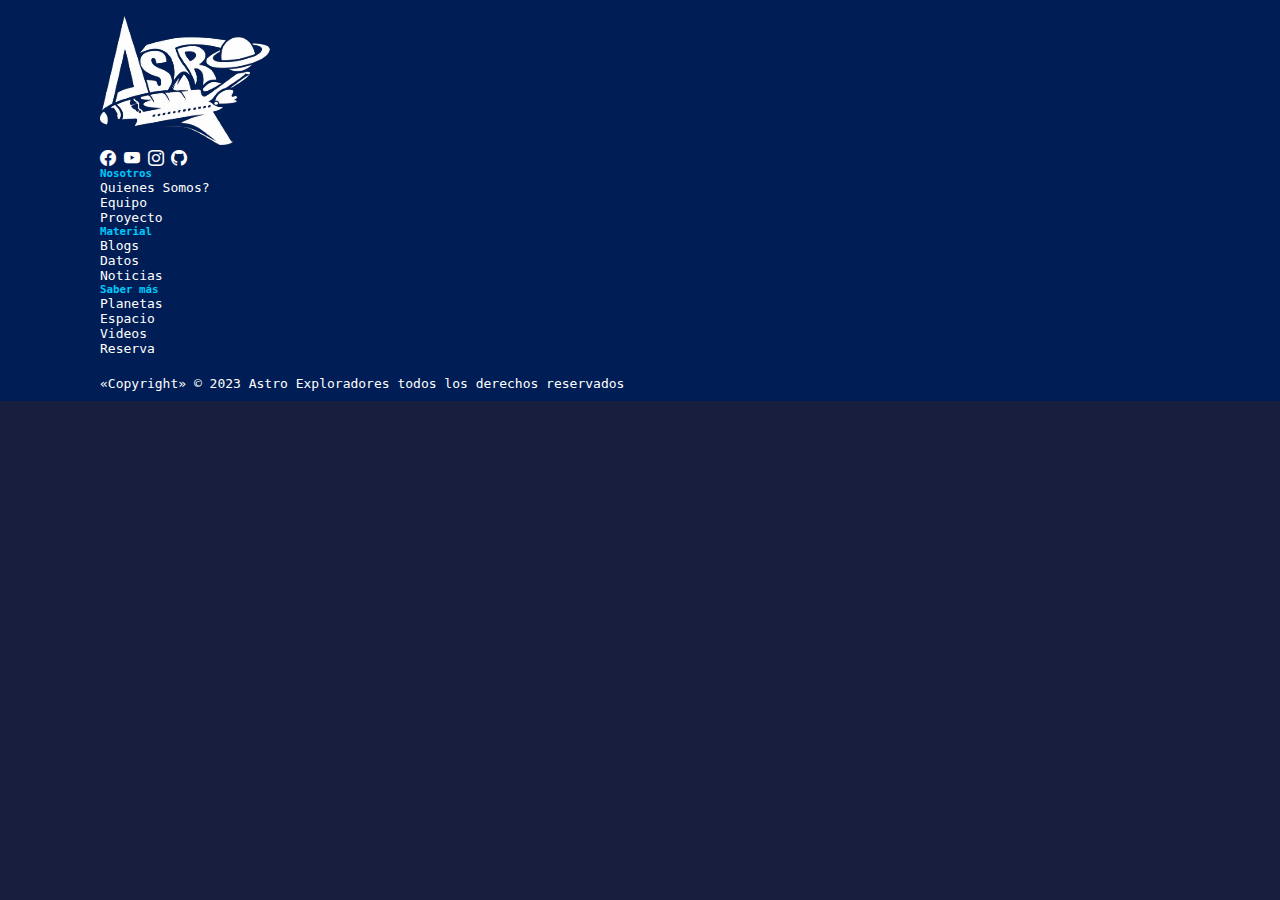
==== pages/about.html @ 5df1b7dd "cambio de aspecto responsive y modificacion de juego" ====
<!DOCTYPE html>
<html lang="en">

<head>
    <meta charset="UTF-8">
    <meta http-equiv="X-UA-Compatible" content="IE=edge">
    <meta name="viewport" content="width=device-width, initial-scale=1.0">
    <link rel="stylesheet" href="https://cdn.jsdelivr.net/npm/bootstrap-icons@1.11.1/font/bootstrap-icons.css">
    <link rel="stylesheet" type="text/css" href="../public/css/styles.css">
    <link rel="stylesheet" href="../public/css/hero-section.css">
    <title>About</title>
    <style>
    </style>
</head>

<body>
    <section class="video-section mobile">
        <div class="hero-section">
            <header class="">
                <div class="reserve">
                    <span>No te pierdas las próximas ofertas en vuelos -></span>
                    <a href="#" class="link-reserva">Haz tu Reserva</a>
                </div>
                <nav class="navigation">
                    <a href="#" class="logo"><img src="public/img/logo.png" alt="" width="auto"></a>
                    <ul>
                        <li><a href="index.html" class="home-links">Inicio</a></li>
                        <li><a href="./pages/about.html" class="home-links">Nosotros</a></li>
                        <li><a href="#" class="home-links">Espacio</a></li>
                        <li><a href="#" class="home-links">Blog</a></li>
                    </ul>
                </nav>
            </header>
            <h1>👋 Hola querido explorador del espacio</h1>
            <p>Bienvenido a nuestra web <span style="color: #18b8e0; font-weight: bold;">Astro Exploradores</span>,
                donde podras reservar un viaje al espacio. ¿Te gustaria ser parte de esta aventura? explore ahora tu
                proximo destino.</p>
            <a href="#destination" class="link-game">Explorar Ahora</a>
        </div>
    </section>
    <section>

    </section>
    <footer>
        <div class="footer-container d-flex">
            <div class="box-foot d-flex flex-column gap-4">
                <img src="../public/img/logo.png" alt="">
                <div class="socials d-flex align-items-center gap-2 justify-content-center">
                    <a href="#" class="link-socials text-decoration-none color-white" style="color: #fff;"><i
                            class="bi bi-facebook"></i></a>
                    <a href="#" class="link-socials text-decoration-none color-white" style="color: #fff;"><i
                            class="bi bi-youtube"></i></a>
                    <a href="#" class="link-socials text-decoration-none color-white" style="color: #fff;"><i
                            class="bi bi-instagram"></i></a>
                    <a href="" class="link-socials text-decoration-none color-white" style="color: #fff;"><i
                            class="bi bi-github"></i></a>
                </div>
            </div>
            <div class="w-100 footer-nav d-flex justify-content-between">
                <div class="footer-group">
                    <h5>Nosotros</h5>
                    <ul class="m-0 p-0">
                        <li><a href="">Quienes Somos?</a></li>
                        <li><a href="">Equipo</a></li>
                        <li><a href="">Proyecto</a></li>
                    </ul>
                </div>
                <div class="footer-group">
                    <h5>Material</h5>
                    <ul class="m-0 p-0">
                        <li><a href="">Blogs</a></li>
                        <li><a href="">Datos</a></li>
                        <li><a href="">Noticias</a></li>
                    </ul>
                </div>
                <div class="footer-group">
                    <h5>Saber más</h5>
                    <ul class="m-0 p-0">
                        <li><a href="">Planetas</a></li>
                        <li><a href="">Espacio</a></li>
                        <li><a href="">Videos</a></li>
                        <li><a href="">Reserva</a></li>
                    </ul>
                </div>

            </div>
        </div>
        <p class="text-center mt-4">«Copyright» © 2023 Astro Exploradores todos los derechos reservados</p>
    </footer>
    <script src="../public/js/hero-section.js"></script>
</body>

</html>
---- public/css/styles.css ----
* {
    margin: 0;
    padding: 0;
    box-sizing: border-box;
}

:root {
    --font-family: monospace;
    --primary-color: #fff;
    --secondary-color: #18b8e0;
}

html {
    scroll-behavior: smooth;
}

body {
    background: #181e3d;
    font-family: var(--font-family);
    color: var(--primary-color);
}

.video-section {
    background: transparent;
    width: 100%;
    height: 100vh;
    padding: 0 6.25rem;
    display: flex;
    flex-direction: column;
    align-items: center;
}

.video-section video {
    position: absolute;
    top: 0;
    left: 0;
    width: 100%;
    height: 100%;
    object-fit: cover;
    z-index: -1;
}

.video-section header {
    width: 100%;
    margin-bottom: 130px;
    top: 0;

}

.video-section header .reserve {
    background: #18b8e05b;
    display: flex;
    justify-content: end;
    align-items: center;
    gap: 1.875rem;
    margin-bottom: 5px;
}

.video-section header .reserve .link-reserva {
    background: #cc7a00;
    padding: 5px 20px;
    color: #fff;
}

.video-section header .reserve .link-reserva:hover {
    opacity: .8;
}

.video-section header nav {
    width: 100%;
    display: flex;
    justify-content: space-between;
    align-items: center;
}

.video-section header nav .logo {
    border-radius: 20px;
    padding: 0;
    overflow: hidden;
}

.video-section header nav .logo img {
    width: 90px;
}

.video-section header nav ul {
    list-style: none;
    padding: 0;
    display: flex;
    gap: 20px;
}

.video-section header nav ul li .home-links {
    text-decoration: none;
    font-size: 20px;
    color: var(--primary-color);
    font-weight: bold;
}

.video-section header nav ul li .home-links:hover {
    color: #18b8e0;
}

.video-section h1 {
    color: #dfdfdf;
    font-size: 55px;
    /* margin: 130px 0 40px 0; */
    text-align: center;
    font-weight: bold;
}

.video-section p {
    font-size: 35px;
    text-align: center;
    margin: 0;
    line-height: 35px;
}

.video-section .link-game {
    text-decoration: none;
    background: #0b7e9b;
    border-radius: 15px;
    padding: 10px 30px;
    font-weight: bold;
    margin-top: 2.125rem;
    font-size: 20px;
    color: #dbdbdb;
    transition: .3s ease-in-out;
}

.video-section .link-game:hover {
    opacity: .8;
}
.video-section.mobile {
    display: none; /* Ocultar la sección de video en móvil */
}
.destino-section {
    width: 100%;
    background: #0b7e9b;
}

.destino-section h2 {
    font-size: 30px;
    font-weight: bold;
    text-align: center;
}

.game-section {
    overflow: hidden;
    width: 100%;
    height: auto;
    padding: 1.475rem 6.25rem;
    margin-bottom: 50px;
}

.game-section .bubbles {
    position: relative;
    display: flex;
    z-index: -1;
}

.game-section .bubbles span {
    position: relative;
    width: 20px;
    height: 20px;
    background: #4fc2dc70;
    margin: 0 4px;
    border-radius: 50%;
    box-shadow: 0 0 0 10px #4fc2dc25,
        0 0 50px #4fc2dc59,
        0 0 100px #4fc2dc91;
    animation: animate 15s linear infinite;
    animation-duration: calc(125s/ var(--i));
}

.game-section .bubbles span:nth-child(even) {
    background: #ff2d7673;
    box-shadow: 0 0 0 10px #ff2d7623,
        0 0 50px #ff2d7652,
        0 0 100px #ff2d764d;
}

@keyframes animate {
    0% {
        transform: translateY(100vh) scale(0);
    }

    100% {
        transform: translateY(-10vh) scale(1);
    }
}

.section-game {
    padding: 30px 100px;
    display: flex;
    flex-direction: column;
    align-items: center;
}

.section-game .ArrowFloat {
    display: flex;
    justify-content: center;
    align-items: center;
    margin-top: -50px;
    margin-bottom: 100px;
    position: relative;
    width: 50px;
    height: 50px;
    background: #18b8e0;
    box-shadow: 0 0 0 10px #4fc3dc44,
        0 0 50px #4fc3dc,
        0 0 100px #4fc3dc;
    border-radius: 50%;
    animation: floatin 1s infinite ease-in-out;
}

.section-game .ArrowFloat i {
    color: var(--primary-color);
    font-size: 30px;
}

@keyframes floatin {

    0%,
    100% {
        transform: translateY(0);
        /* Comienza y termina en la posición inicial */
    }

    50% {
        transform: translateY(10px);
        /* Sube 10 píxeles en el punto medio de la animación */
    }
}

.container {
    display: flex;
    justify-content: center;
}

#my_canvas {
    background: #181e3d;
    border-radius: 10px;
    display: flex;
    flex-direction: column;
    justify-content: center;
}

.barra {
    width: 300px;
    height: 100px;
    background: #18b8e0;
    color: var(--primary-color);
    font-size: 20px;
    border-radius: 15px;
    padding: 20px;
}

.boton {
    background: #18b8e0;
    padding: 10px 20px;
    border-radius: 16px;
    border: none;
    transition: .3s ease;
}

.boton:hover {
    opacity: .8;
    box-shadow: 0 0 3px 5px #f713ff5d;
}
footer {
    width: 100%;
    background: #001e55;
    padding: 10px 100px;
}
footer .footer-container {
    gap: 150px;
    margin-bottom: 20px;
}
footer .footer-container .box-foot .socials .link-socials i:hover {
    color: #18b8e0;
}
footer .footer-container .footer-nav .footer-group h5 {
    color: #00c8fa;
    font-weight: bold;
}
footer .footer-container .footer-nav .footer-group ul{
    list-style: none;
    color: #fff;
}
footer .footer-container .footer-nav .footer-group ul li a{
    text-decoration: none;
    color: #fff;
}
footer .footer-container .footer-nav .footer-group ul li a:hover{

    text-decoration: none;
    color: #18b8e0;
    text-decoration: underline;
}
@media screen and (max-width: 1200px) {
    .video-section h1 {
        font-size: 60px;
    }

    .video-section p {
        font-size: 30px;
    }
}


@media (max-width: 768px) {
    body {
        width: 100%;
        font-size: 15px;
    }
    /* Cambia el punto de quiebre (768px) según tus necesidades */
    .video-section.desktop {
        display: none; /* Ocultar la sección de video en móvil */
    }
    .video-section.mobile {
        display: block; /* Mostrar la sección de móvil en pantallas pequeñas */
        padding: 0 50px;
    }

    .video-section .hero-section header {
        width: 100%;
        margin-bottom: 50px;
    }
    .video-section .hero-section header .reserve{
        flex-direction: column;
        gap: 0;
    }
    .video-section .hero-section header .navigation ul{
        display: none;
    }
    .video-section .hero-section h1 {
        font-size: 30px;
    }
    .video-section .hero-section p {
        font-size: 20px;
    }
    .video-section .hero-section .link-game {
        font-size: 15px;
    }
    .destination-section {
        background: #00c8fa;
    }
    .destination-section .destination-mobile {
        flex-direction: column;
    }
    .game-section {
        overflow: hidden;
        width: 100%;
        height: auto;
        padding: 1.475rem 3.25rem;
        margin-bottom: 50px;
    } 
    .nextOf-mobile {
        flex-direction: column;
    }
    footer {
        padding: 0 50px;
    }
    footer .footer-container {
        flex-direction: column;
        gap: 3.125rem;
    }
    footer .footer-container .footer-nav {
        flex-wrap: wrap;
    }
}

/* @media screen and (max-width: 500px) {
    .video-section {
        height: auto;
    }

    .video-section header {
        background: #998181;
    }

    .video-section header nav {
        display: none;
    }

    .video-section header .reserve {
        background: #2bdf14;
        flex-direction: column;
        align-items: center;
        gap: .3125rem;
    }

    .video-section h1 {
        font-size: 40px;
    }

    .video-section p {
        font-size: 20px;
    }
} */
---- public/css/hero-section.css ----
.link-game {
  z-index: 10;
}

.hero-section {
  position: relative;
  width: 100%;
  height: 100vh;
  background-color: #181e3d;
  overflow: hidden;
  display: flex;
  justify-content: flex-start;
  align-items: center;
  flex-direction: column;
}

.hero-section header {
  z-index: 10;
}

.hero-section .text-game {
  width: 60%;
  z-index: 10;
}

.hero-section .title-game {
  z-index: 10;
}

.hero-section i {
  position: absolute;
  background: rgba(36, 208, 235, 0.5);
  animation: animateStars linear 5s infinite; /* Aumenté la duración a 5 segundos */
  clip-path: polygon(
    50% 0%,
    61% 35%,
    98% 35%,
    68% 57%,
    79% 91%,
    50% 70%,
    21% 91%,
    32% 57%,
    2% 35%,
    39% 35%
  );
}

@keyframes animateStars {
  0% {
    transform: translateY(-100vh);
  }
  100% {
    transform: translateY(200vh);
  }
}

.hero-section .hero-rocket {
  position: relative;
  animation: animate-hero-section 2s ease infinite; /* Aumenté la duración a 2 segundos */
  z-index: 10;
  margin-top: 30px;
}

.hero-section img {
  width: 200px;
}

@keyframes animate-hero-section {
  0% {
    transform: translateY(-2px);
  }

  50% {
    transform: translateY(2px);
  }
}
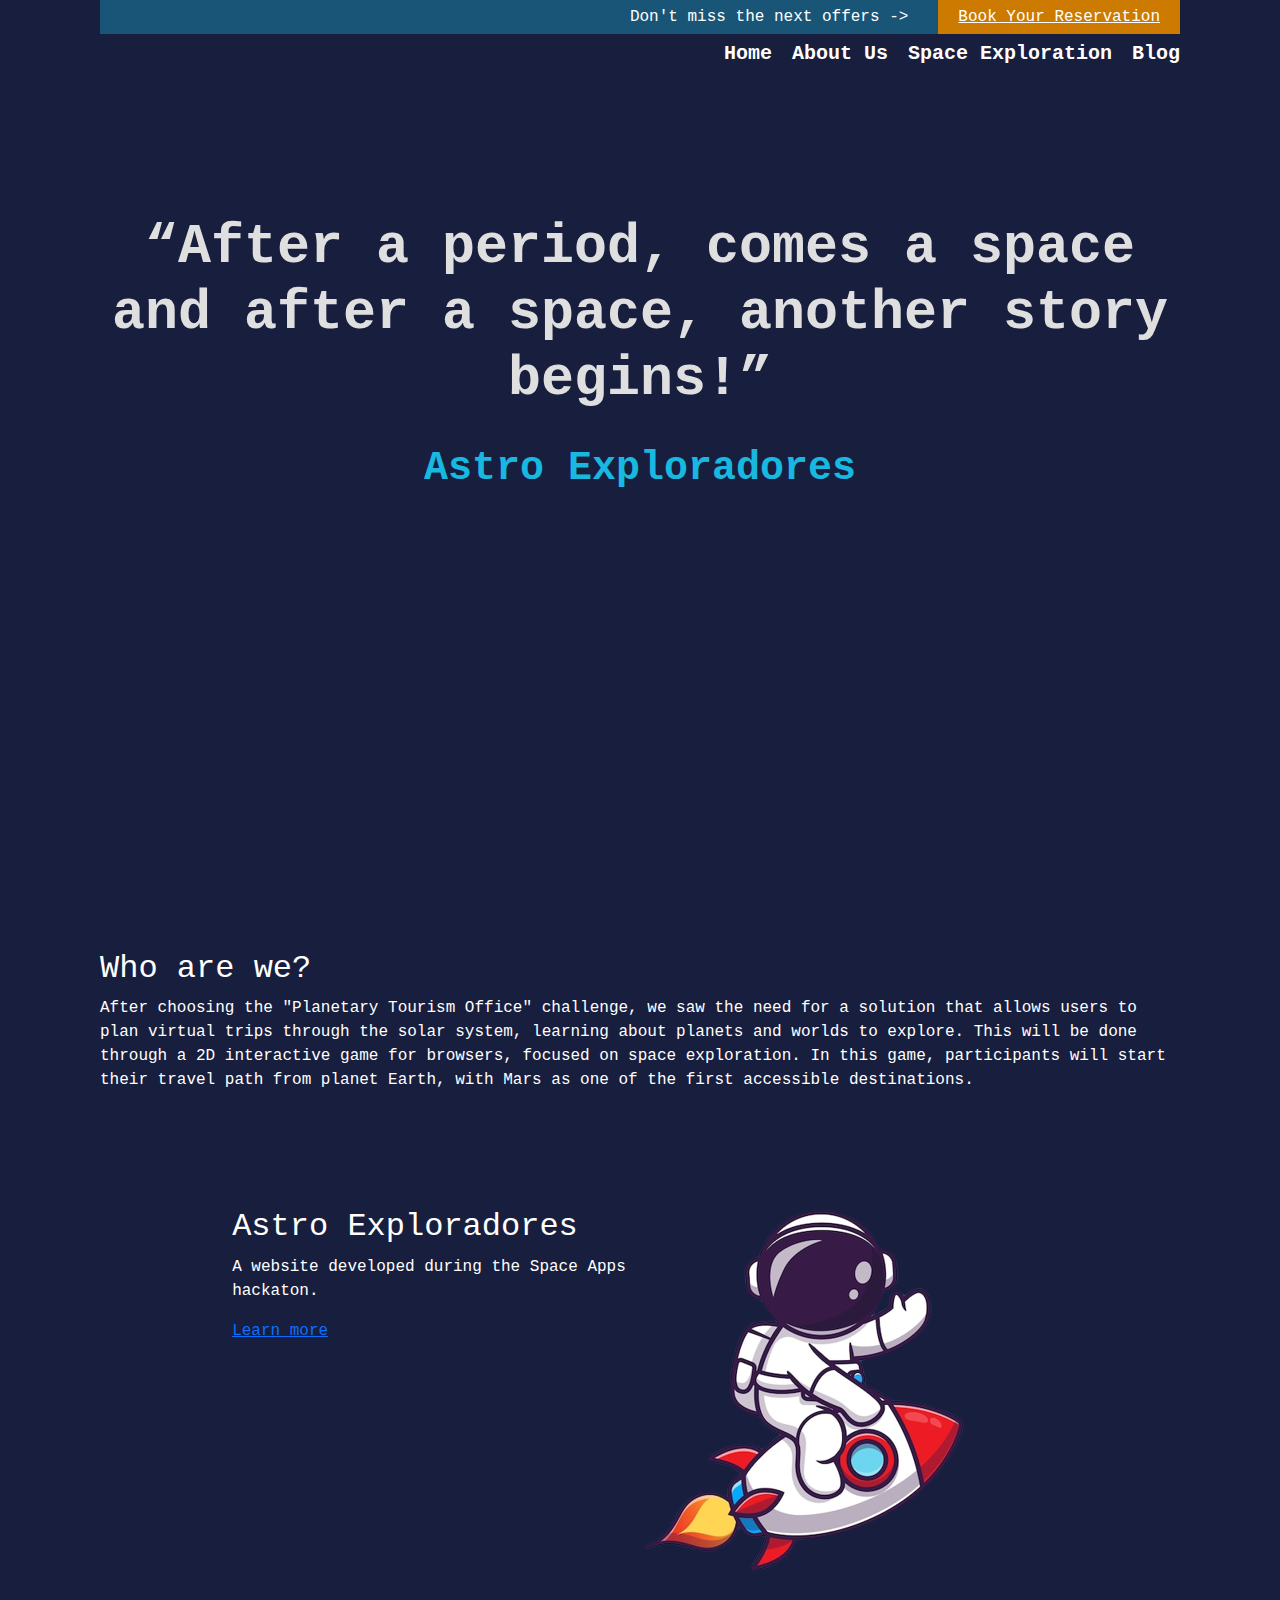
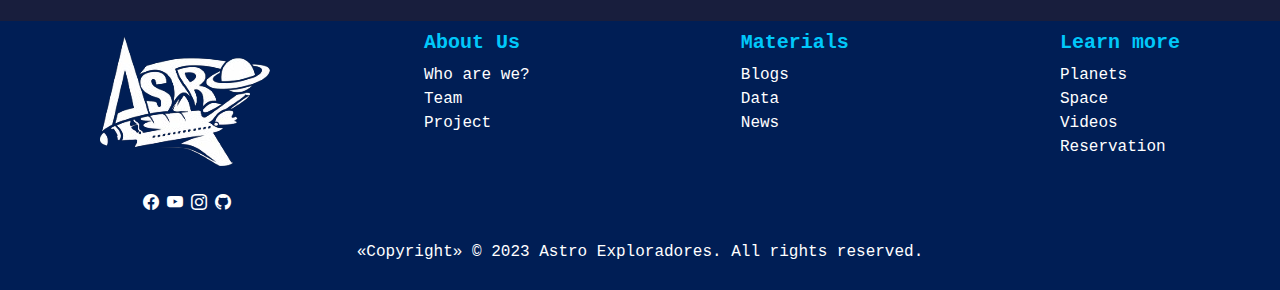
==== commit d0425760: "cambio de lenguaje de pagian" ====
--- a/pages/about.html
+++ b/pages/about.html
@@ -1,93 +1,186 @@
+
 <!DOCTYPE html>
 <html lang="en">
+  <head>
+    <meta charset="UTF-8" />
+    <meta http-equiv="X-UA-Compatible" content="IE=edge" />
+    <meta name="viewport" content="width=device-width, initial-scale=1.0" />
+    <link
+      rel="stylesheet"
+      href="https://cdn.jsdelivr.net/npm/bootstrap@5.3.2/dist/css/bootstrap.min.css"
+    />
+    <link
+      rel="stylesheet"
+      href="https://cdn.jsdelivr.net/npm/bootstrap-icons@1.11.1/font/bootstrap-icons.css"
+    />
+    <link rel="stylesheet" type="text/css" href="../public/css/styles.css" />
+    <link rel="stylesheet" href="../public/css/hero-section.css" />
+    <title>About</title>
+    <style></style>
+  </head>
 
-<head>
-    <meta charset="UTF-8">
-    <meta http-equiv="X-UA-Compatible" content="IE=edge">
-    <meta name="viewport" content="width=device-width, initial-scale=1.0">
-    <link rel="stylesheet" href="https://cdn.jsdelivr.net/npm/bootstrap-icons@1.11.1/font/bootstrap-icons.css">
-    <link rel="stylesheet" type="text/css" href="../public/css/styles.css">
-    <link rel="stylesheet" href="../public/css/hero-section.css">
-    <title>About</title>
-    <style>
-    </style>
-</head>
-
-<body>
+  <body>
+    <section class="video-section desktop">
+      <header class="">
+        <div class="reserve">
+          <span>Don't miss the next offers -></span>
+          <a href="#" class="link-reserva">Book Your Reservation</a>
+        </div>
+        <nav class="navigation">
+          <a href="#" class="logo"
+            ><img src="public/img/logo.png" alt="" width="auto"
+          /></a>
+          <ul>
+            <li><a href="../index.html" class="home-links">Home</a></li>
+            <li><a href="./about.html" class="home-links">About Us</a></li>
+            <li>
+              <a href="./space.html" class="home-links">Space Exploration</a>
+            </li>
+            <li><a href="./blog.html" class="home-links">Blog</a></li>
+          </ul>
+        </nav>
+      </header>
+      <h1 class="text-center">
+        “After a period, comes a space and after a space, another story begins!”
+      </h1>
+      <h2 style="color: #18b8e0; font-weight: bold" class="fs-1 mt-4">
+        Astro Exploradores
+      </h2>
+    </section>
     <section class="video-section mobile">
-        <div class="hero-section">
-            <header class="">
-                <div class="reserve">
-                    <span>No te pierdas las próximas ofertas en vuelos -></span>
-                    <a href="#" class="link-reserva">Haz tu Reserva</a>
-                </div>
-                <nav class="navigation">
-                    <a href="#" class="logo"><img src="public/img/logo.png" alt="" width="auto"></a>
-                    <ul>
-                        <li><a href="index.html" class="home-links">Inicio</a></li>
-                        <li><a href="./pages/about.html" class="home-links">Nosotros</a></li>
-                        <li><a href="#" class="home-links">Espacio</a></li>
-                        <li><a href="#" class="home-links">Blog</a></li>
-                    </ul>
-                </nav>
-            </header>
-            <h1>👋 Hola querido explorador del espacio</h1>
-            <p>Bienvenido a nuestra web <span style="color: #18b8e0; font-weight: bold;">Astro Exploradores</span>,
-                donde podras reservar un viaje al espacio. ¿Te gustaria ser parte de esta aventura? explore ahora tu
-                proximo destino.</p>
-            <a href="#destination" class="link-game">Explorar Ahora</a>
+      <div class="hero-section">
+        <header class="">
+          <div class="reserve">
+            <span class="text-center"
+              >Don't miss the next flight offers -></span
+            >
+            <a href="#" class="link-reserva">Book Your Reservation</a>
+          </div>
+          <nav class="navigation">
+            <a href="#" class="logo"
+              ><img src="public/img/logo.png" alt="" width="auto"
+            /></a>
+            <ul>
+              <li><a href="../index.html" class="home-links">Home</a></li>
+              <li>
+                <a href="./pages/about.html" class="home-links">About Us</a>
+              </li>
+              <li><a href="#" class="home-links">Space</a></li>
+              <li><a href="#" class="home-links">Blog</a></li>
+            </ul>
+          </nav>
+        </header>
+        <h1 class="text-center">
+          “After a period, comes a space and after a space, another story
+          begins!”
+        </h1>
+        <h2 style="color: #18b8e0; font-weight: bold" class="fs-1 mt-4">
+          Astro Exploradores
+        </h2>
+      </div>
+    </section>
+    <section class="d-flex flex-column align-items-center">
+      <div class="w-100" style="padding: 0 100px; margin: 50px 0">
+        <div class="about">
+          <h2>Who are we?</h2>
+          <p>
+            After choosing the "Planetary Tourism Office" challenge, we saw the
+            need for a solution that allows users to plan virtual trips through
+            the solar system, learning about planets and worlds to explore. This
+            will be done through a 2D interactive game for browsers, focused on
+            space exploration. In this game, participants will start their
+            travel path from planet Earth, with Mars as one of the first
+            accessible destinations.
+          </p>
         </div>
-    </section>
-    <section>
-
+        <!-- <div class="about">
+          <h2>Mission</h2>
+          <p>Lorem ipsum...</p>
+        </div>
+        <div class="about">
+          <h2>Vision</h2>
+          <p>Lorem ipsum...</p>
+        </div> -->
+      </div>
+      <div
+        class="about-contact d-flex"
+        style="padding: 0 100px; margin: 50px 0"
+      >
+        <div class="contact w-50">
+          <h2>Astro Exploradores</h2>
+          <p>A website developed during the Space Apps hackaton.</p>
+          <a href="#" class="link-game">Learn more</a>
+        </div>
+        <div class="image">
+          <img src="../public/img/astro.png" alt="" />
+        </div>
+      </div>
     </section>
     <footer>
-        <div class="footer-container d-flex">
-            <div class="box-foot d-flex flex-column gap-4">
-                <img src="../public/img/logo.png" alt="">
-                <div class="socials d-flex align-items-center gap-2 justify-content-center">
-                    <a href="#" class="link-socials text-decoration-none color-white" style="color: #fff;"><i
-                            class="bi bi-facebook"></i></a>
-                    <a href="#" class="link-socials text-decoration-none color-white" style="color: #fff;"><i
-                            class="bi bi-youtube"></i></a>
-                    <a href="#" class="link-socials text-decoration-none color-white" style="color: #fff;"><i
-                            class="bi bi-instagram"></i></a>
-                    <a href="" class="link-socials text-decoration-none color-white" style="color: #fff;"><i
-                            class="bi bi-github"></i></a>
-                </div>
-            </div>
-            <div class="w-100 footer-nav d-flex justify-content-between">
-                <div class="footer-group">
-                    <h5>Nosotros</h5>
-                    <ul class="m-0 p-0">
-                        <li><a href="">Quienes Somos?</a></li>
-                        <li><a href="">Equipo</a></li>
-                        <li><a href="">Proyecto</a></li>
-                    </ul>
-                </div>
-                <div class="footer-group">
-                    <h5>Material</h5>
-                    <ul class="m-0 p-0">
-                        <li><a href="">Blogs</a></li>
-                        <li><a href="">Datos</a></li>
-                        <li><a href="">Noticias</a></li>
-                    </ul>
-                </div>
-                <div class="footer-group">
-                    <h5>Saber más</h5>
-                    <ul class="m-0 p-0">
-                        <li><a href="">Planetas</a></li>
-                        <li><a href="">Espacio</a></li>
-                        <li><a href="">Videos</a></li>
-                        <li><a href="">Reserva</a></li>
-                    </ul>
-                </div>
-
-            </div>
+      <div class="footer-container d-flex">
+        <div class="box-foot d-flex flex-column gap-4">
+          <img src="../public/img/logo.png" alt="" />
+          <div
+            class="socials d-flex align-items-center gap-2 justify-content-center"
+          >
+            <a
+              href="#"
+              class="link-socials text-decoration-none color-white"
+              style="color: #fff"
+              ><i class="bi bi-facebook"></i
+            ></a>
+            <a
+              href="#"
+              class="link-socials text-decoration-none color-white"
+              style="color: #fff"
+              ><i class="bi bi-youtube"></i
+            ></a>
+            <a
+              href="#"
+              class="link-socials text-decoration-none color-white"
+              style="color: #fff"
+              ><i class="bi bi-instagram"></i
+            ></a>
+            <a
+              href=""
+              class="link-socials text-decoration-none color-white"
+              style="color: #fff"
+              ><i class="bi bi-github"></i
+            ></a>
+          </div>
         </div>
-        <p class="text-center mt-4">«Copyright» © 2023 Astro Exploradores todos los derechos reservados</p>
+        <div class="w-100 footer-nav d-flex justify-content-between">
+          <div class="footer-group">
+            <h5>About Us</h5>
+            <ul class="m-0 p-0">
+              <li><a href="../pages/about.html">Who are we?</a></li>
+              <li><a href="">Team</a></li>
+              <li><a href="">Project</a></li>
+            </ul>
+          </div>
+          <div class="footer-group">
+            <h5>Materials</h5>
+            <ul class="m-0 p-0">
+              <li><a href="">Blogs</a></li>
+              <li><a href="">Data</a></li>
+              <li><a href="">News</a></li>
+            </ul>
+          </div>
+          <div class="footer-group">
+            <h5>Learn more</h5>
+            <ul class="m-0 p-0">
+              <li><a href="">Planets</a></li>
+              <li><a href="">Space</a></li>
+              <li><a href="">Videos</a></li>
+              <li><a href="">Reservation</a></li>
+            </ul>
+          </div>
+        </div>
+      </div>
+      <p class="text-center mt-4">
+        «Copyright» © 2023 Astro Exploradores. All rights reserved.
+      </p>
     </footer>
     <script src="../public/js/hero-section.js"></script>
-</body>
-
-</html>+  </body>
+</html>
--- a/public/css/styles.css
+++ b/public/css/styles.css
@@ -38,6 +38,7 @@
     height: 100%;
     object-fit: cover;
     z-index: -1;
+    opacity: .3;
 }
 
 .video-section header {
